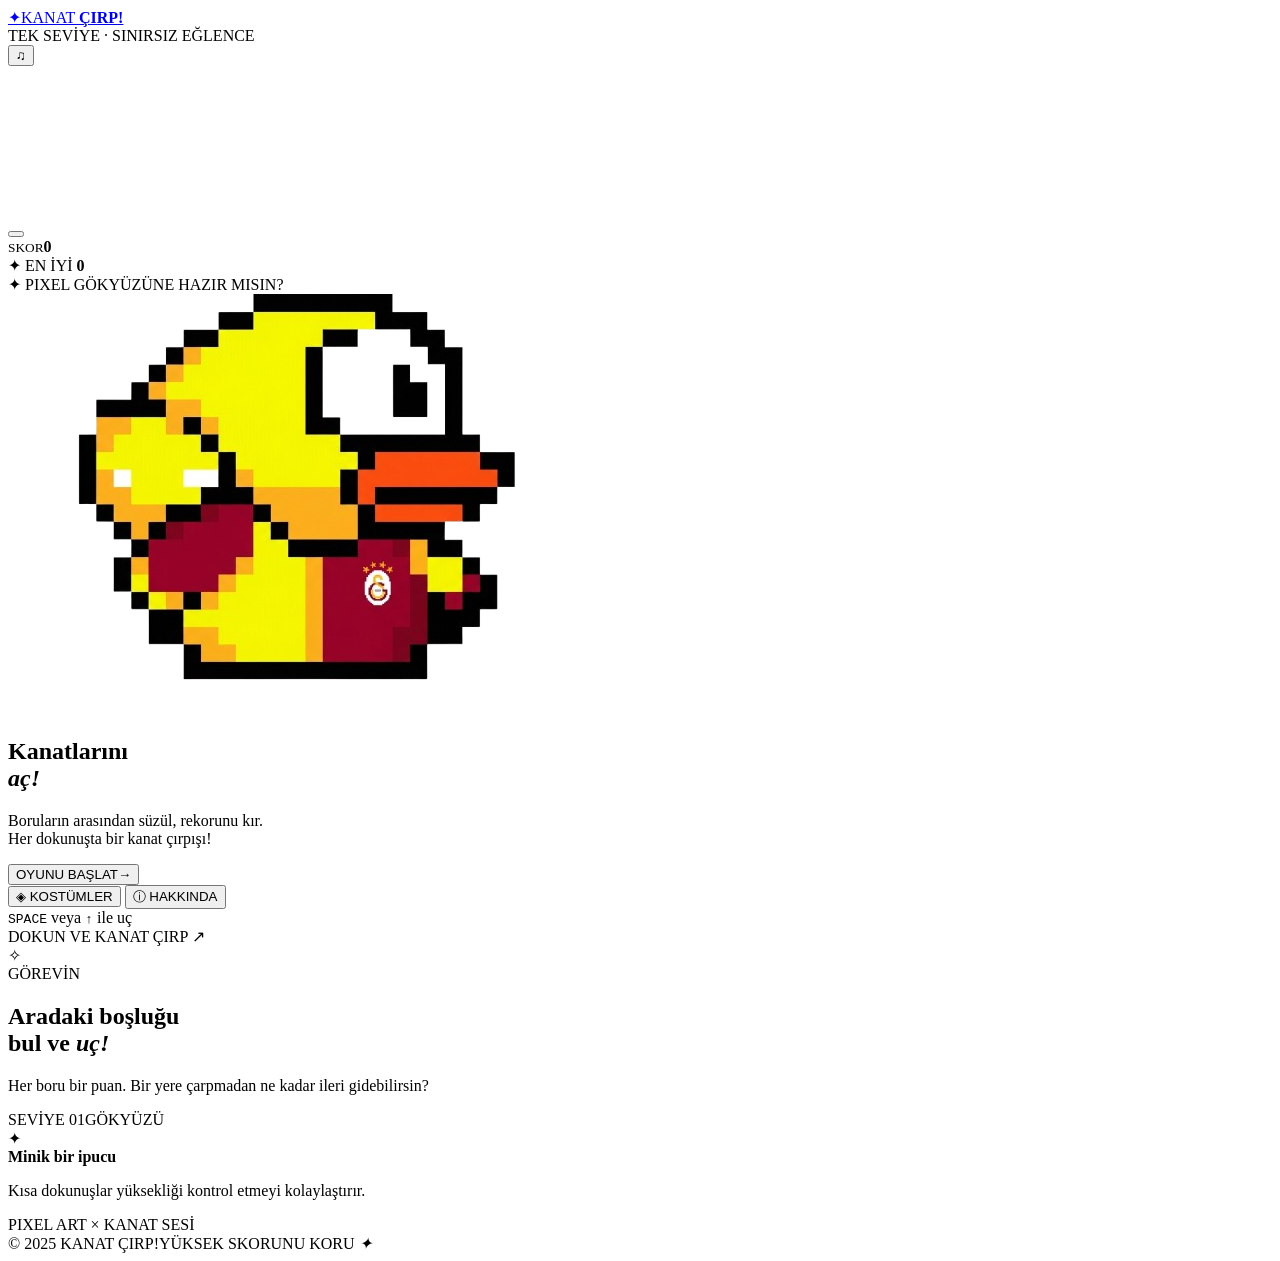
==== kanat-cirp.html @ 8b617052 "Create kanat-cirp.html" ====
<!doctype html>
<html lang="tr">
<head>
  <meta charset="utf-8">
  <meta name="viewport" content="width=device-width, initial-scale=1, maximum-scale=1, user-scalable=no">
  <meta name="theme-color" content="#101b2b">
  <title>Kanat Çırp! — Alihan</title>
  <link rel="stylesheet" href="style.css">
</head>
<body>
  <main class="shell">
    <header class="topbar">
      <a class="brand" href="#" aria-label="Ana menü" id="brandHome"><span class="brand-mark">✦</span><span>KANAT <b>ÇIRP!</b></span></a>
      <div class="top-note"><span class="live-dot"></span> TEK SEVİYE · SINIRSIZ EĞLENCE</div>
      <button class="sound-button" id="soundButton" aria-label="Sesi aç veya kapat" title="Sesi aç veya kapat">♫</button>
    </header>

    <section class="game-layout" aria-label="Kanat Çırp oyunu">
      <div class="game-frame" id="gameFrame">
        <canvas id="gameCanvas" aria-label="Flappy Bird oyun alanı"></canvas>
        <div class="hud" id="hud">
          <button class="pause-button" id="pauseButton" aria-label="Oyunu duraklat" title="Duraklat"><span></span><span></span></button>
          <div class="score-pill"><small>SKOR</small><b id="score">0</b></div>
          <div class="best-pill">✦ <span>EN İYİ</span> <b id="bestScore">0</b></div>
        </div>
        <div class="overlay" id="overlay">
          <div class="panel" id="panel">
            <div class="eyebrow"><span>✦</span> PIXEL GÖKYÜZÜNE HAZIR MISIN?</div>
            <img class="hero-bird" id="heroBird" src="img/1.png" alt="Sarı pixel kuş">
            <h1 id="panelTitle">Kanatlarını<br><em>aç!</em></h1>
            <p id="panelText">Boruların arasından süzül, rekorunu kır.<br>Her dokunuşta bir kanat çırpışı!</p>
            <div class="menu-actions" id="menuActions">
              <button class="primary-button" id="startButton"><span>OYUNU BAŞLAT</span><b>→</b></button>
              <button class="secondary-button" id="resumeButton" hidden><span>DEVAM ET</span><b>→</b></button>
              <div class="secondary-row">
                <button class="text-button" id="costumesButton"><span>◈</span> KOSTÜMLER</button>
                <button class="text-button" id="aboutButton"><span>ⓘ</span> HAKKINDA</button>
              </div>
              <div class="hint"><kbd>SPACE</kbd> veya <kbd>↑</kbd> ile uç</div>
            </div>
            <div class="subview" id="subview" hidden></div>
          </div>
        </div>
        <div class="touch-hint" id="touchHint">DOKUN VE KANAT ÇIRP <span>↗</span></div>
      </div>
      <aside class="side-info">
        <div class="side-card mission-card"><div class="card-icon">✧</div><div class="card-label">GÖREVİN</div><h2>Aradaki boşluğu<br>bul ve <em>uç!</em></h2><p>Her boru bir puan. Bir yere çarpmadan ne kadar ileri gidebilirsin?</p><div class="mini-progress"><span></span></div><div class="progress-caption"><span>SEVİYE 01</span><span>GÖKYÜZÜ</span></div></div>
        <div class="side-card tip-card"><div class="tip-icon">✦</div><div><b>Minik bir ipucu</b><p>Kısa dokunuşlar yüksekliği kontrol etmeyi kolaylaştırır.</p></div></div>
        <div class="credit">PIXEL ART <span>×</span> KANAT SESİ</div>
      </aside>
    </section>
    <footer><span>© 2025 KANAT ÇIRP!</span><span>YÜKSEK SKORUNU KORU <i>✦</i></span></footer>
  </main>
  <script src="game.js"></script>
</body>
</html>
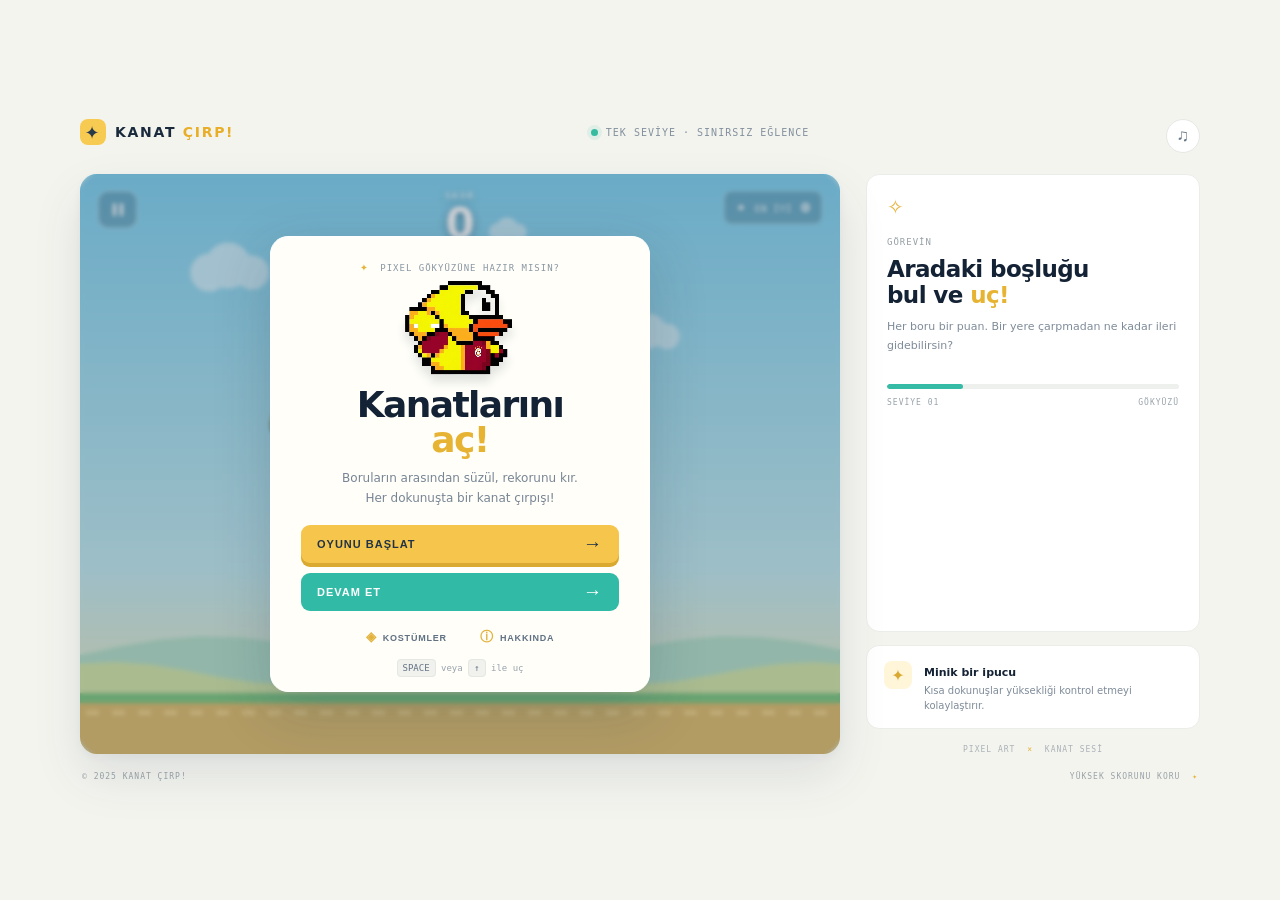
==== commit 3d0c7f59: "Update kanat-cirp.html" ====
--- a/kanat-cirp.html
+++ b/kanat-cirp.html
@@ -51,6 +51,6 @@
     </section>
     <footer><span>© 2025 KANAT ÇIRP!</span><span>YÜKSEK SKORUNU KORU <i>✦</i></span></footer>
   </main>
-  <script src="game.js"></script>
+  <script src="game.js?v=2"></script>
 </body>
 </html>
--- a/style.css
+++ b/style.css
@@ -0,0 +1,5 @@
+@import url('https://fonts.googleapis.com/css2?family=DM+Mono:wght@400;500&family=Nunito:wght@400;600;700;800;900&display=swap');
+:root{--ink:#142235;--muted:#758398;--cream:#f4f4ef;--yellow:#f8cf56;--teal:#32baa7;--border:#e6e8e5}
+*{box-sizing:border-box}body{margin:0;min-height:100vh;background:#f4f4ef;color:var(--ink);font-family:Nunito,system-ui,sans-serif;display:grid;place-items:center;padding:20px}.shell{width:min(1120px,100%)}.topbar{height:55px;display:flex;align-items:flex-start;justify-content:space-between}.brand{display:flex;align-items:center;gap:9px;text-decoration:none;color:#1a2a3d;font-size:14px;font-weight:900;letter-spacing:1.7px}.brand b{color:#e8ae28}.brand-mark{width:26px;height:26px;border-radius:8px;background:#f7ca51;color:#273a4a;display:grid;place-items:center;font-size:18px}.top-note,.credit,footer,.card-label,.progress-caption{font:10px 'DM Mono',monospace;letter-spacing:1px}.top-note{color:#82909d;display:flex;align-items:center;gap:8px;margin-top:8px}.live-dot{width:7px;height:7px;background:#36bba0;border-radius:50%;box-shadow:0 0 0 4px #36bba01c}.sound-button{border:1px solid var(--border);background:#fff;border-radius:50%;height:34px;width:34px;color:#68788a;font-size:17px;cursor:pointer}.game-layout{display:grid;grid-template-columns:minmax(0,760px) 1fr;gap:26px;align-items:stretch}.game-frame{height:min(72vh,580px);min-height:440px;position:relative;overflow:hidden;border-radius:17px;background:#9eddf0;box-shadow:0 22px 50px #172e401a,0 3px 8px #172e400b}canvas{width:100%;height:100%;display:block}.hud{position:absolute;inset:17px 18px auto;display:flex;align-items:flex-start;justify-content:space-between;pointer-events:none}.pause-button{pointer-events:auto;border:1px solid #ffffff70;background:#10263b37;color:white;border-radius:10px;width:39px;height:37px;display:flex;align-items:center;justify-content:center;gap:4px;cursor:pointer;backdrop-filter:blur(8px)}.pause-button span{height:13px;width:3px;background:#fff;border-radius:3px}.score-pill{position:absolute;left:50%;transform:translateX(-50%);top:0;display:grid;justify-items:center;color:#fff;text-shadow:0 2px 8px #13324c72}.score-pill small{font:9px 'DM Mono',monospace;letter-spacing:2px}.score-pill b{font-size:42px;line-height:1.08}.best-pill{margin-left:auto;color:white;background:#10263b36;border:1px solid #ffffff50;backdrop-filter:blur(8px);border-radius:8px;padding:8px 11px;font-size:12px}.best-pill span{font:9px 'DM Mono',monospace;letter-spacing:.8px;margin:0 5px}.best-pill b{font-size:13px}.overlay{position:absolute;inset:0;display:grid;place-items:center;background:#10253a36;backdrop-filter:blur(2px);transition:opacity .2s}.overlay.hidden{opacity:0;pointer-events:none}.panel{width:min(380px,calc(100% - 34px));background:#fffef9;border:1px solid #fff;border-radius:18px;text-align:center;padding:22px 30px 18px;box-shadow:0 18px 55px #16344a35;position:relative;max-height:calc(100% - 24px);overflow:auto;animation:panel-in .28s ease-out}@keyframes panel-in{from{transform:translateY(9px);opacity:.5}to{transform:translateY(0);opacity:1}}.eyebrow{font:9px 'DM Mono',monospace;letter-spacing:1px;color:#8a97a3}.eyebrow span{color:#e5b639;font-size:13px;margin-right:5px}.hero-bird{height:108px;width:145px;object-fit:contain;image-rendering:pixelated;margin:4px auto -4px;filter:drop-shadow(0 8px 4px #142c351f)}h1{font-size:36px;line-height:.97;letter-spacing:-1.6px;margin:2px 0 10px;font-weight:900}h1 em,.side-card h2 em{font-style:normal;color:#e7b332}#panelText{font-size:12px;color:#778594;line-height:1.7;margin:0 0 16px}.menu-actions{display:grid;gap:10px}.primary-button,.secondary-button{border:0;border-radius:9px;padding:13px 16px;display:flex;align-items:center;justify-content:space-between;cursor:pointer;font:800 11px Nunito,sans-serif;letter-spacing:1px}.primary-button{background:#f5c64b;color:#223348;box-shadow:0 4px 0 #d9a930}.primary-button b,.secondary-button b{font-size:19px;line-height:10px}.secondary-button{background:#31bba6;color:white}.secondary-row{display:flex;justify-content:center;gap:25px;padding:3px 0}.text-button{border:0;background:transparent;color:#607183;font:800 9px Nunito,sans-serif;letter-spacing:.8px;cursor:pointer;padding:4px}.text-button span{font-size:13px;color:#e2b23d;margin-right:3px}.hint{color:#99a3ad;font:9px 'DM Mono',monospace}.hint kbd{font:9px 'DM Mono',monospace;background:#f1f2ee;border:1px solid #e4e7e4;border-radius:4px;padding:3px 5px;color:#647384}.subview{text-align:left;color:#657486;font-size:12px;line-height:1.65}.subview h2{color:#1a2b40;font-size:20px;margin:0 0 7px}.subview p{margin:6px 0 13px}.back-button{border:0;background:none;color:#a27415;font:800 10px Nunito,sans-serif;letter-spacing:1px;padding:9px 0;cursor:pointer}.skin-grid{display:grid;grid-template-columns:repeat(4,1fr);gap:8px}.skin-card{background:#f4f5ef;border:1px solid transparent;border-radius:9px;padding:8px 4px 6px;cursor:pointer;color:#536174;font:700 9px Nunito,sans-serif}.skin-card.selected{border-color:#e8b633;background:#fff9e7}.skin-card img{width:55px;height:53px;object-fit:contain;image-rendering:pixelated;display:block;margin:0 auto 3px}.touch-hint{display:none;position:absolute;bottom:15px;left:50%;transform:translateX(-50%);color:#fff;background:#14283e5c;border:1px solid #ffffff3d;padding:8px 12px;border-radius:20px;white-space:nowrap;font:9px 'DM Mono',monospace;letter-spacing:.8px;pointer-events:none}.touch-hint span{color:#f4c64d;margin-left:5px}.side-info{display:flex;flex-direction:column;gap:13px}.side-card{background:#fff;border:1px solid #ebede8;border-radius:13px;padding:20px}.mission-card{flex:1;min-height:280px}.card-icon{font-size:20px;color:#e7b33b;margin-bottom:18px}.card-label{color:#96a0a6;font-size:9px}.side-card h2{font-size:23px;line-height:1.13;letter-spacing:-.6px;margin:9px 0}.side-card p{font-size:11px;color:#7e8b99;line-height:1.7;margin:10px 0 20px}.mini-progress{height:5px;border-radius:5px;background:#edf0ed;overflow:hidden;margin-top:29px}.mini-progress span{height:100%;width:26%;display:block;background:#36bba6;border-radius:5px}.progress-caption{display:flex;justify-content:space-between;color:#99a3ab;font-size:8px;margin-top:9px}.tip-card{display:flex;gap:12px;align-items:flex-start;padding:15px 17px}.tip-icon{height:28px;width:28px;display:grid;place-items:center;border-radius:8px;background:#fff5d9;color:#d9a932;flex:none}.tip-card b{font-size:11px}.tip-card p{margin:3px 0 0;font-size:10px;line-height:1.5}.credit{color:#aab2b7;text-align:center;font-size:8px;padding-top:3px}.credit span{color:#e4b43b;margin:0 6px}footer{color:#9aa3a8;display:flex;justify-content:space-between;padding:18px 2px 0;font-size:8px}footer i{font-style:normal;color:#e7b53c;margin-left:6px}button:focus-visible,a:focus-visible{outline:3px solid #34baa6;outline-offset:3px}
+@media(max-width:780px){body{padding:12px;display:block}.shell{width:100%}.topbar{height:44px;align-items:flex-start}.top-note{font-size:8px;letter-spacing:.5px}.game-layout{display:block}.game-frame{height:min(76svh,680px);height:min(76vh,680px);min-height:390px;border-radius:13px}.side-info{display:none}footer{padding-top:12px}.panel{padding:17px 23px 14px}.hero-bird{height:85px}.touch-hint{display:block}.hud{inset:12px 12px auto}.score-pill b{font-size:36px}}
+@media(max-width:400px){.game-frame{height:74vh;min-height:360px}.top-note{display:none}.panel{width:calc(100% - 22px);padding:15px 18px 12px}.hero-bird{height:75px}h1{font-size:32px}#panelText{font-size:11px;margin-bottom:11px}.menu-actions{gap:8px}}
